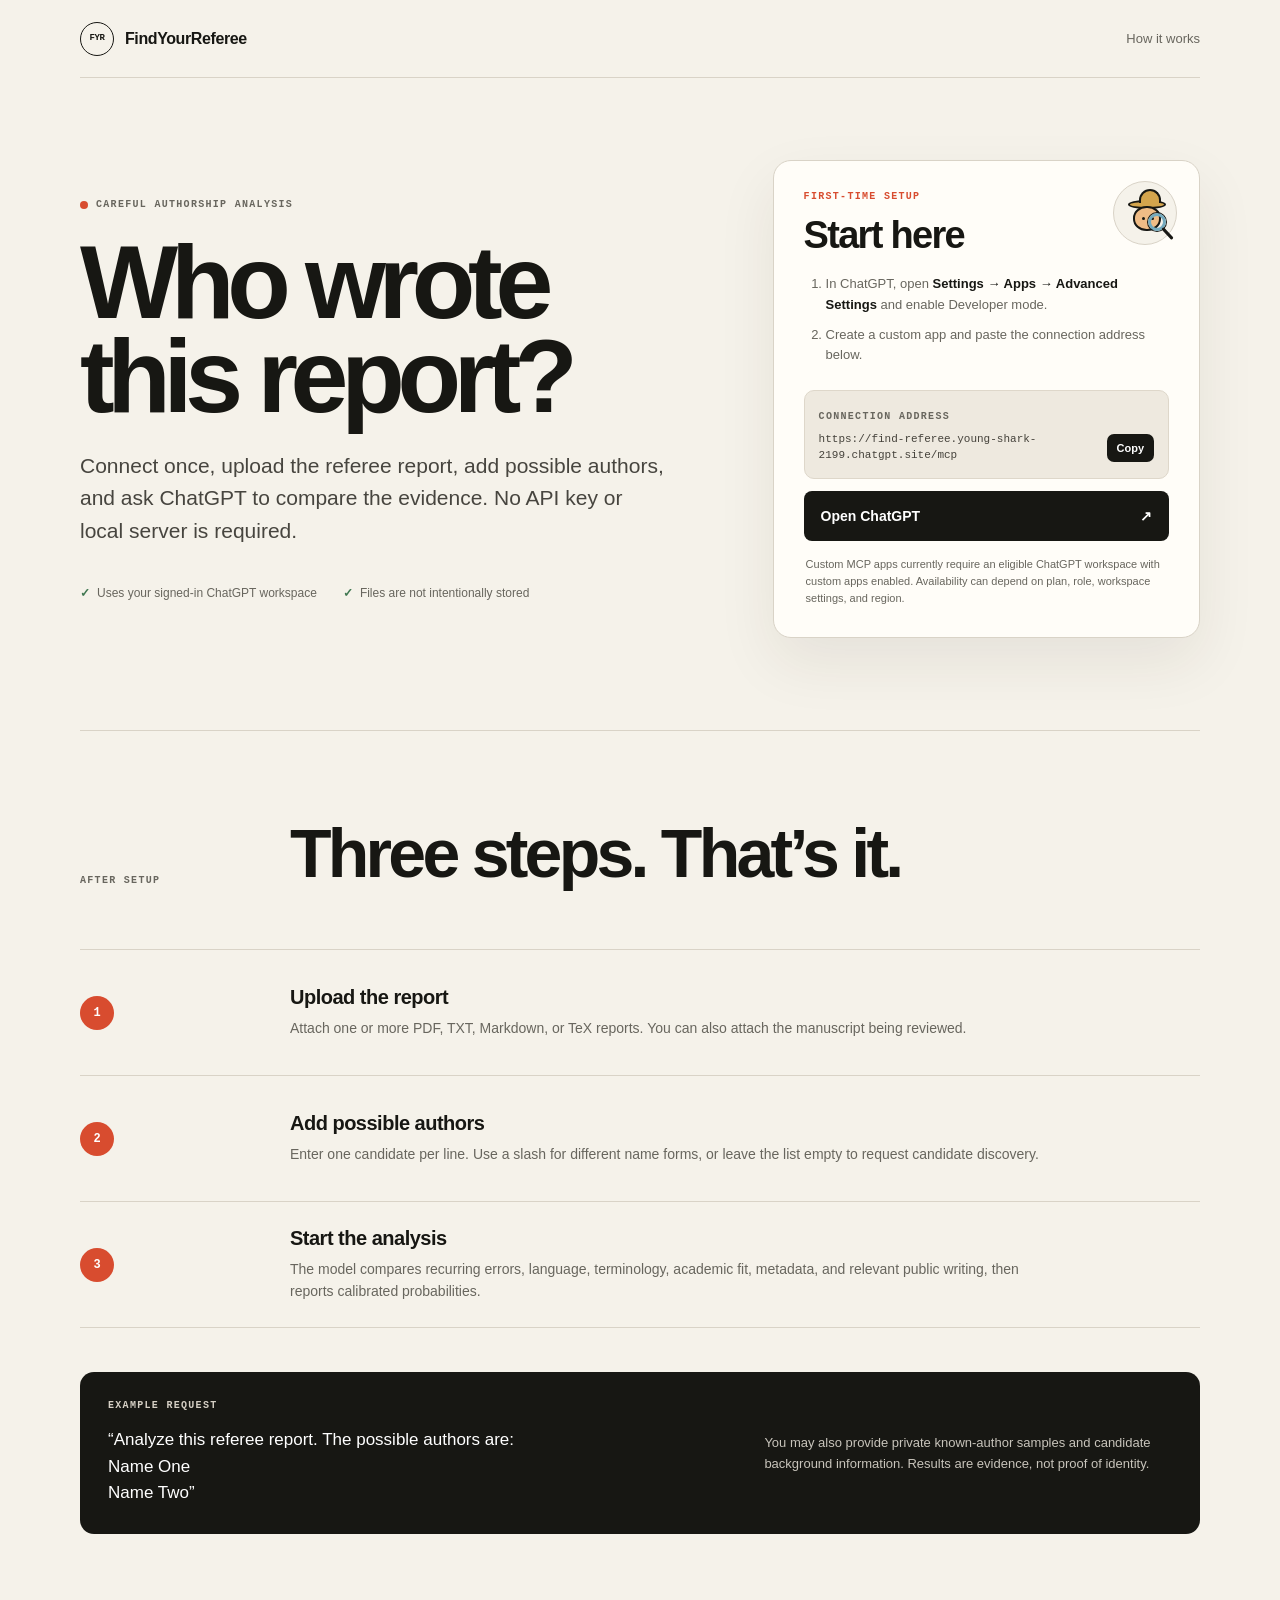
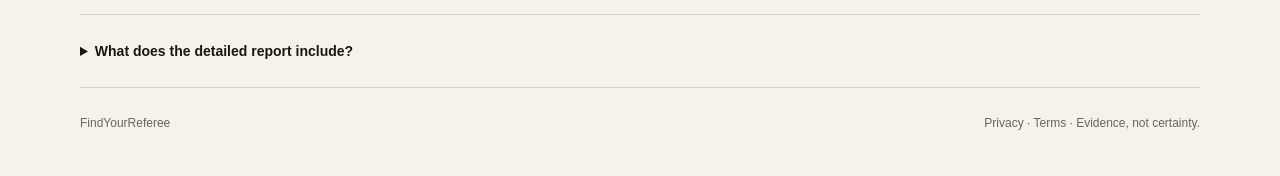
==== index.html @ 1c237bc5 "Deploy FindYourReferee site" ====
<!doctype html>
<html lang="en">
<head>
  <meta charset="utf-8">
  <meta name="viewport" content="width=device-width, initial-scale=1">
  <meta name="description" content="FindYourReferee prepares careful, evidence-based authorship analysis for referee reports in ChatGPT.">
  <meta name="theme-color" content="#f5f2ea">
  <title>FindYourReferee · Who wrote this report?</title>
  <link rel="stylesheet" href="styles.css">
</head>
<body>
  <nav class="nav shell" aria-label="Primary navigation">
    <a class="brand" href="#top" aria-label="FindYourReferee home">
      <span class="brand-mark">FYR</span>
      <span>FindYourReferee</span>
    </a>
    <a class="quiet-link" href="#how-it-works">How it works</a>
  </nav>

  <main id="top">
    <section class="hero shell">
      <div class="hero-copy">
        <p class="eyebrow"><span></span> Careful authorship analysis</p>
        <h1>Who wrote<br>this report?</h1>
        <p class="lede">Connect once, upload the referee report, add possible authors, and ask ChatGPT to compare the evidence. No API key or local server is required.</p>
        <div class="trust-row" aria-label="Service summary">
          <span>Uses your signed-in ChatGPT workspace</span>
          <span>Files are not intentionally stored</span>
        </div>
      </div>

      <aside class="start-card" aria-labelledby="start-title">
        <button class="detective" type="button" aria-label="Animate the investigator" title="Click me">
          <span class="hat"></span><span class="face"></span><span class="eye left"></span><span class="eye right"></span><span class="glass"></span>
        </button>
        <p class="card-kicker">First-time setup</p>
        <h2 id="start-title">Start here</h2>
        <ol class="compact-steps">
          <li>In ChatGPT, open <strong>Settings → Apps → Advanced Settings</strong> and enable Developer mode.</li>
          <li>Create a custom app and paste the connection address below.</li>
        </ol>
        <div class="address-box">
          <span class="address-label">Connection address</span>
          <div class="address-row">
            <code id="endpoint">https://find-referee.young-shark-2199.chatgpt.site/mcp</code>
            <button class="copy-button" type="button" data-copy="endpoint">Copy</button>
          </div>
        </div>
        <a class="primary-action" href="https://chatgpt.com" target="_blank" rel="noreferrer">Open ChatGPT <span>↗</span></a>
        <p class="microcopy">Custom MCP apps currently require an eligible ChatGPT workspace with custom apps enabled. Availability can depend on plan, role, workspace settings, and region.</p>
      </aside>
    </section>

    <section class="steps shell" id="how-it-works" aria-labelledby="steps-title">
      <div class="section-heading">
        <p class="section-label">After setup</p>
        <h2 id="steps-title">Three steps. That’s it.</h2>
      </div>
      <ol class="step-list">
        <li><span class="step-number">1</span><div><h3>Upload the report</h3><p>Attach one or more PDF, TXT, Markdown, or TeX reports. You can also attach the manuscript being reviewed.</p></div></li>
        <li><span class="step-number">2</span><div><h3>Add possible authors</h3><p>Enter one candidate per line. Use a slash for different name forms, or leave the list empty to request candidate discovery.</p></div></li>
        <li><span class="step-number">3</span><div><h3>Start the analysis</h3><p>The model compares recurring errors, language, terminology, academic fit, metadata, and relevant public writing, then reports calibrated probabilities.</p></div></li>
      </ol>

      <div class="prompt-card">
        <div>
          <p class="section-label">Example request</p>
          <p class="prompt-text">“Analyze this referee report. The possible authors are:<br>Name One<br>Name Two”</p>
        </div>
        <p>You may also provide private known-author samples and candidate background information. Results are evidence, not proof of identity.</p>
      </div>
    </section>

    <details class="more shell">
      <summary>What does the detailed report include?</summary>
      <p>Candidate probabilities in descending order, an outside-the-list probability, native-language and fluency signals, recurring spelling and grammar patterns, terminology and academic-background fit, PDF metadata, low-weight TeX habits, contrary evidence, and uncertainty.</p>
    </details>
  </main>

  <footer class="shell">
    <span>FindYourReferee</span>
    <span><a href="privacy.html">Privacy</a> · <a href="terms.html">Terms</a> · Evidence, not certainty.</span>
  </footer>
  <script src="app.js"></script>
</body>
</html>
---- styles.css ----
:root {
  --ink: #171713;
  --paper: #f5f2ea;
  --card: #fffdf8;
  --line: #d9d3c7;
  --signal: #d84c2f;
  --muted: #68665e;
  --green: #3f7750;
}

* { box-sizing: border-box; }
html { scroll-behavior: smooth; }
body { margin: 0; background: var(--paper); color: var(--ink); font-family: Inter, ui-sans-serif, -apple-system, BlinkMacSystemFont, "Segoe UI", Arial, sans-serif; }
a { color: inherit; text-decoration: none; }
button, summary { font: inherit; }
.shell { width: min(1120px, calc(100% - 48px)); margin-inline: auto; }

.nav { height: 78px; display: flex; align-items: center; justify-content: space-between; border-bottom: 1px solid var(--line); }
.brand { display: flex; align-items: center; gap: 11px; font-weight: 720; letter-spacing: -.025em; }
.brand-mark { width: 34px; height: 34px; display: grid; place-items: center; border: 1px solid var(--ink); border-radius: 50%; font: 650 9px/1 ui-monospace, SFMono-Regular, Consolas, monospace; }
.quiet-link { color: var(--muted); font-size: 13px; }
.quiet-link:hover { color: var(--ink); }

.hero { min-height: 650px; padding: 82px 0 92px; display: grid; grid-template-columns: minmax(0, 1.16fr) minmax(360px, .84fr); gap: clamp(48px, 8vw, 110px); align-items: center; border-bottom: 1px solid var(--line); }
.eyebrow, .section-label, .card-kicker, .address-label { margin: 0; color: var(--muted); text-transform: uppercase; letter-spacing: .13em; font: 650 10px/1.2 ui-monospace, SFMono-Regular, Consolas, monospace; }
.eyebrow { display: flex; align-items: center; gap: 8px; }
.eyebrow span { width: 8px; height: 8px; border-radius: 50%; background: var(--signal); }
h1 { margin: 24px 0 26px; max-width: 700px; font-size: clamp(58px, 8.3vw, 104px); line-height: .91; letter-spacing: -.07em; font-weight: 600; }
.lede { max-width: 620px; margin: 0; color: #47453f; font-size: clamp(17px, 2vw, 21px); line-height: 1.55; }
.trust-row { display: flex; flex-wrap: wrap; gap: 12px 26px; margin-top: 38px; color: var(--muted); font-size: 12px; }
.trust-row span::before { content: "✓"; color: var(--green); margin-right: 7px; font-weight: 800; }

.start-card { position: relative; padding: 30px; background: var(--card); border: 1px solid var(--line); border-radius: 18px; box-shadow: 0 24px 60px rgba(45, 38, 25, .08); }
.start-card h2 { margin: 13px 0 12px; font-size: 38px; line-height: 1; letter-spacing: -.045em; font-weight: 620; }
.card-kicker { color: var(--signal); padding-right: 74px; }
.compact-steps { margin: 20px 0 24px; padding-left: 22px; color: var(--muted); font-size: 13px; line-height: 1.6; }
.compact-steps li + li { margin-top: 9px; }
.compact-steps strong { color: var(--ink); }
.address-box { padding: 14px; background: #eee9df; border: 1px solid #ded7ca; border-radius: 10px; }
.address-row { display: grid; grid-template-columns: minmax(0, 1fr) auto; gap: 8px; align-items: center; margin-top: 9px; }
.address-row code { min-width: 0; overflow-wrap: anywhere; color: #45423b; font: 11px/1.45 ui-monospace, SFMono-Regular, Consolas, monospace; user-select: all; }
.copy-button { border: 0; border-radius: 7px; padding: 8px 10px; background: var(--ink); color: white; cursor: pointer; font-size: 11px; font-weight: 700; }
.primary-action { min-height: 50px; margin-top: 12px; padding: 0 17px; display: flex; align-items: center; justify-content: space-between; border-radius: 8px; background: var(--ink); color: white; font-size: 14px; font-weight: 650; }
.primary-action:hover { background: #2c2b26; }
.microcopy { margin: 15px 2px 0; color: var(--muted); font-size: 11px; line-height: 1.55; }

.detective { position: absolute; top: 20px; right: 22px; width: 64px; height: 64px; border: 1px solid var(--line); border-radius: 50%; background: var(--paper); cursor: pointer; transition: transform .2s ease; }
.detective:hover { transform: rotate(-3deg) scale(1.04); }
.detective.bounce { animation: bounce .62s ease; }
.detective .face { position: absolute; left: 19px; top: 24px; width: 28px; height: 25px; border: 2px solid var(--ink); border-radius: 48%; background: #efbc86; }
.detective .hat { position: absolute; left: 14px; top: 18px; width: 38px; height: 9px; border: 2px solid var(--ink); border-radius: 50%; background: #d4a54d; }
.detective .hat::after { content: ""; position: absolute; left: 9px; bottom: 4px; width: 18px; height: 12px; border: 2px solid var(--ink); border-bottom: 0; border-radius: 12px 12px 0 0; background: #d4a54d; }
.detective .eye { position: absolute; z-index: 2; top: 35px; width: 3px; height: 3px; border-radius: 50%; background: var(--ink); }
.detective .eye.left { left: 28px; }
.detective .eye.right { left: 37px; }
.detective .glass { position: absolute; z-index: 3; left: 34px; top: 31px; width: 18px; height: 18px; border: 3px solid #74aabe; border-radius: 50%; box-shadow: 0 0 0 1px var(--ink); }
.detective .glass::after { content: ""; position: absolute; width: 15px; height: 3px; right: -12px; bottom: -7px; border-radius: 2px; background: var(--ink); transform: rotate(47deg); }
@keyframes bounce { 50% { transform: translateY(-8px) rotate(-5deg); } }

.steps { padding: 88px 0 80px; border-bottom: 1px solid var(--line); }
.section-heading { display: grid; grid-template-columns: 180px 1fr; gap: 30px; align-items: end; }
.section-heading h2 { margin: 0; max-width: 650px; font-size: clamp(42px, 5.8vw, 68px); line-height: 1; letter-spacing: -.055em; font-weight: 590; }
.step-list { margin: 62px 0 0; padding: 0; list-style: none; border-top: 1px solid var(--line); }
.step-list li { min-height: 126px; display: grid; grid-template-columns: 180px 1fr; gap: 30px; align-items: center; border-bottom: 1px solid var(--line); }
.step-number { width: 34px; height: 34px; display: grid; place-items: center; border-radius: 50%; background: var(--signal); color: white; font: 650 12px/1 ui-monospace, SFMono-Regular, Consolas, monospace; }
.step-list h3 { margin: 0 0 8px; font-size: 20px; letter-spacing: -.025em; }
.step-list p { max-width: 760px; margin: 0; color: var(--muted); font-size: 14px; line-height: 1.6; }
.prompt-card { margin-top: 44px; padding: 28px; display: grid; grid-template-columns: 1.2fr .8fr; gap: 45px; background: var(--ink); color: white; border-radius: 14px; }
.prompt-card .section-label { color: #d6d0c5; }
.prompt-text { margin: 15px 0 0; font-size: 17px; line-height: 1.55; }
.prompt-card > p { margin: 0; align-self: center; color: #c8c4bb; font-size: 13px; line-height: 1.65; }
.more { padding: 28px 0; border-bottom: 1px solid var(--line); }
.more summary { cursor: pointer; font-size: 14px; font-weight: 650; }
.more p { max-width: 820px; margin: 18px 0 2px; color: var(--muted); font-size: 13px; line-height: 1.7; }
footer { padding: 28px 0 46px; display: flex; justify-content: space-between; color: var(--muted); font-size: 12px; }

.legal { max-width: 820px; padding: 70px 0 110px; }
.legal-back { display: inline-block; margin-bottom: 70px; border-bottom: 1px solid var(--ink); font-size: 13px; }
.legal h1 { margin: 22px 0 12px; font-size: clamp(52px, 8vw, 86px); line-height: .95; letter-spacing: -.055em; }
.legal-date { color: var(--muted); font: 11px/1 ui-monospace, SFMono-Regular, Consolas, monospace; }
.legal section { display: grid; grid-template-columns: 210px 1fr; gap: 34px; padding: 32px 0; border-top: 1px solid var(--line); }
.legal section:first-of-type { margin-top: 70px; }
.legal section h2 { margin: 0; font-size: 15px; line-height: 1.3; letter-spacing: -.02em; }
.legal section p { margin: 0; color: var(--muted); line-height: 1.75; }

@media (max-width: 800px) {
  .shell { width: min(100% - 30px, 1120px); }
  .hero { min-height: auto; padding: 62px 0 66px; grid-template-columns: 1fr; gap: 50px; }
  h1 { letter-spacing: -.058em; }
  .start-card { padding: 24px; }
  .section-heading, .step-list li { grid-template-columns: 1fr; }
  .section-heading { gap: 14px; }
  .step-list li { min-height: auto; padding: 25px 0; gap: 15px; }
  .prompt-card { grid-template-columns: 1fr; gap: 28px; }
  footer { gap: 16px; flex-direction: column; }
  .legal section { grid-template-columns: 1fr; gap: 10px; }
}

@media (prefers-reduced-motion: reduce) {
  html { scroll-behavior: auto; }
  .detective.bounce { animation: none; }
}
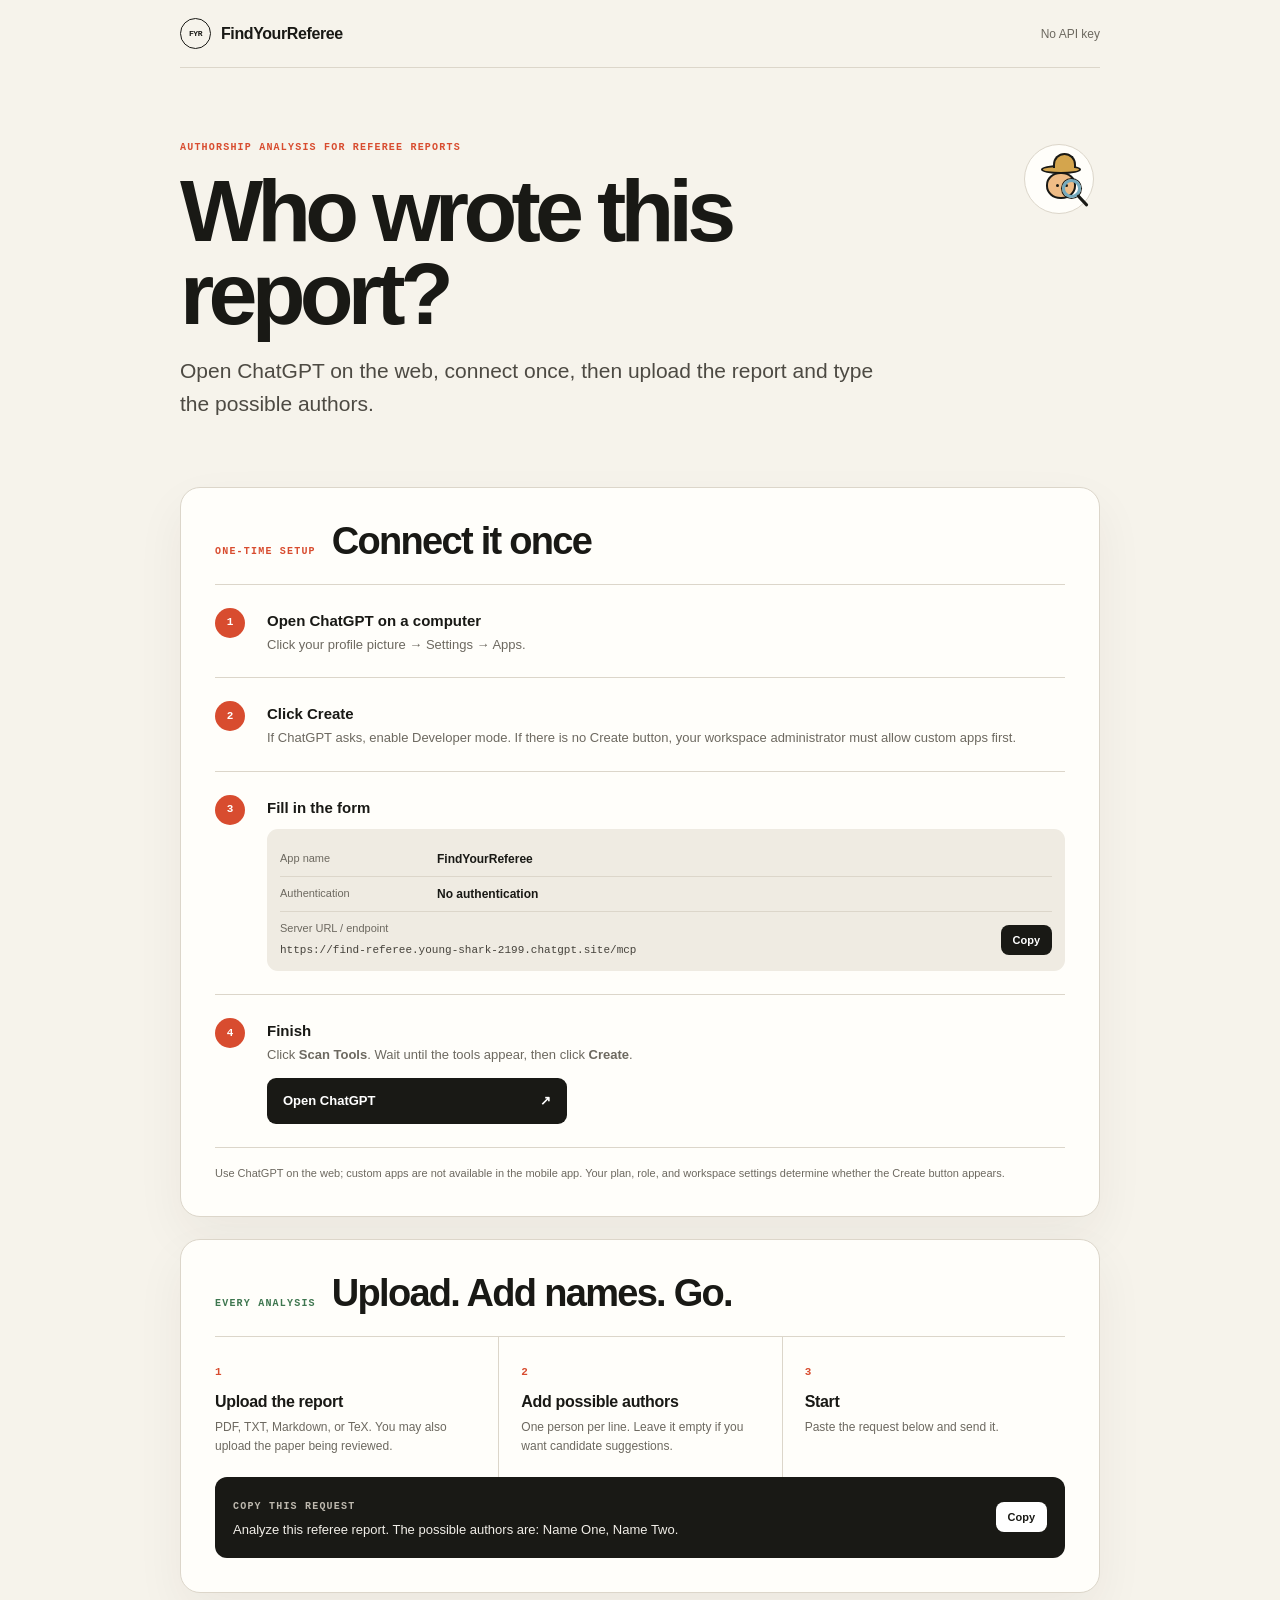
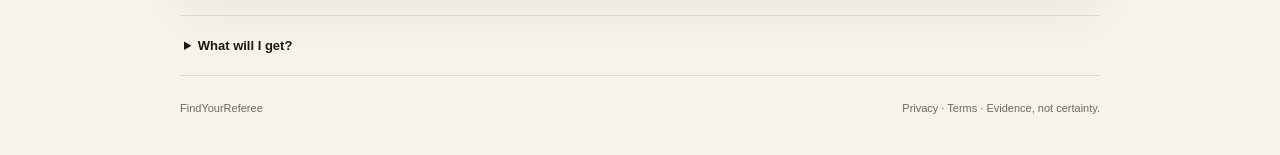
==== commit eae55038: "Simplify FindYourReferee onboarding" ====
--- a/index.html
+++ b/index.html
@@ -3,77 +3,96 @@
 <head>
   <meta charset="utf-8">
   <meta name="viewport" content="width=device-width, initial-scale=1">
-  <meta name="description" content="FindYourReferee prepares careful, evidence-based authorship analysis for referee reports in ChatGPT.">
-  <meta name="theme-color" content="#f5f2ea">
+  <meta name="description" content="Upload a referee report, add possible authors, and let ChatGPT compare the evidence.">
+  <meta name="theme-color" content="#f6f3eb">
   <title>FindYourReferee · Who wrote this report?</title>
   <link rel="stylesheet" href="styles.css">
 </head>
 <body>
-  <nav class="nav shell" aria-label="Primary navigation">
-    <a class="brand" href="#top" aria-label="FindYourReferee home">
-      <span class="brand-mark">FYR</span>
-      <span>FindYourReferee</span>
-    </a>
-    <a class="quiet-link" href="#how-it-works">How it works</a>
+  <nav class="nav shell">
+    <a class="brand" href="#top"><span class="brand-mark">FYR</span>FindYourReferee</a>
+    <span class="nav-note">No API key</span>
   </nav>
 
-  <main id="top">
-    <section class="hero shell">
-      <div class="hero-copy">
-        <p class="eyebrow"><span></span> Careful authorship analysis</p>
-        <h1>Who wrote<br>this report?</h1>
-        <p class="lede">Connect once, upload the referee report, add possible authors, and ask ChatGPT to compare the evidence. No API key or local server is required.</p>
-        <div class="trust-row" aria-label="Service summary">
-          <span>Uses your signed-in ChatGPT workspace</span>
-          <span>Files are not intentionally stored</span>
-        </div>
+  <main class="shell" id="top">
+    <header class="hero">
+      <button class="detective" type="button" aria-label="Animate the investigator" title="Click me">
+        <span class="hat"></span><span class="face"></span><span class="eye left"></span><span class="eye right"></span><span class="glass"></span>
+      </button>
+      <p class="eyebrow">Authorship analysis for referee reports</p>
+      <h1>Who wrote this report?</h1>
+      <p class="lede">Open ChatGPT on the web, connect once, then upload the report and type the possible authors.</p>
+    </header>
+
+    <section class="setup-card" aria-labelledby="setup-title">
+      <div class="card-heading">
+        <span class="pill">One-time setup</span>
+        <h2 id="setup-title">Connect it once</h2>
       </div>
 
-      <aside class="start-card" aria-labelledby="start-title">
-        <button class="detective" type="button" aria-label="Animate the investigator" title="Click me">
-          <span class="hat"></span><span class="face"></span><span class="eye left"></span><span class="eye right"></span><span class="glass"></span>
-        </button>
-        <p class="card-kicker">First-time setup</p>
-        <h2 id="start-title">Start here</h2>
-        <ol class="compact-steps">
-          <li>In ChatGPT, open <strong>Settings → Apps → Advanced Settings</strong> and enable Developer mode.</li>
-          <li>Create a custom app and paste the connection address below.</li>
-        </ol>
-        <div class="address-box">
-          <span class="address-label">Connection address</span>
-          <div class="address-row">
-            <code id="endpoint">https://find-referee.young-shark-2199.chatgpt.site/mcp</code>
-            <button class="copy-button" type="button" data-copy="endpoint">Copy</button>
+      <ol class="setup-list">
+        <li>
+          <span class="number">1</span>
+          <div><strong>Open ChatGPT on a computer</strong><p>Click your profile picture → Settings → Apps.</p></div>
+        </li>
+        <li>
+          <span class="number">2</span>
+          <div class="step-body">
+            <strong>Click Create</strong>
+            <p>If ChatGPT asks, enable Developer mode. If there is no Create button, your workspace administrator must allow custom apps first.</p>
           </div>
-        </div>
-        <a class="primary-action" href="https://chatgpt.com" target="_blank" rel="noreferrer">Open ChatGPT <span>↗</span></a>
-        <p class="microcopy">Custom MCP apps currently require an eligible ChatGPT workspace with custom apps enabled. Availability can depend on plan, role, workspace settings, and region.</p>
-      </aside>
+        </li>
+        <li>
+          <span class="number">3</span>
+          <div class="step-body">
+            <strong>Fill in the form</strong>
+            <div class="form-guide">
+              <p><span>App name</span><b>FindYourReferee</b></p>
+              <p><span>Authentication</span><b>No authentication</b></p>
+              <div class="copy-box">
+                <div><span>Server URL / endpoint</span><code id="endpoint">https://find-referee.young-shark-2199.chatgpt.site/mcp</code></div>
+                <button class="copy-button" type="button" data-copy="endpoint">Copy</button>
+              </div>
+            </div>
+          </div>
+        </li>
+        <li>
+          <span class="number">4</span>
+          <div class="step-body">
+            <strong>Finish</strong>
+            <p>Click <b>Scan Tools</b>. Wait until the tools appear, then click <b>Create</b>.</p>
+            <a class="primary-button" href="https://chatgpt.com" target="_blank" rel="noreferrer">Open ChatGPT <span>↗</span></a>
+          </div>
+        </li>
+      </ol>
+
+      <p class="plan-note">Use ChatGPT on the web; custom apps are not available in the mobile app. Your plan, role, and workspace settings determine whether the Create button appears.</p>
     </section>
 
-    <section class="steps shell" id="how-it-works" aria-labelledby="steps-title">
-      <div class="section-heading">
-        <p class="section-label">After setup</p>
-        <h2 id="steps-title">Three steps. That’s it.</h2>
+    <section class="use-card" aria-labelledby="use-title">
+      <div class="card-heading">
+        <span class="pill green">Every analysis</span>
+        <h2 id="use-title">Upload. Add names. Go.</h2>
       </div>
-      <ol class="step-list">
-        <li><span class="step-number">1</span><div><h3>Upload the report</h3><p>Attach one or more PDF, TXT, Markdown, or TeX reports. You can also attach the manuscript being reviewed.</p></div></li>
-        <li><span class="step-number">2</span><div><h3>Add possible authors</h3><p>Enter one candidate per line. Use a slash for different name forms, or leave the list empty to request candidate discovery.</p></div></li>
-        <li><span class="step-number">3</span><div><h3>Start the analysis</h3><p>The model compares recurring errors, language, terminology, academic fit, metadata, and relevant public writing, then reports calibrated probabilities.</p></div></li>
-      </ol>
 
-      <div class="prompt-card">
+      <div class="use-grid">
+        <article><span>1</span><h3>Upload the report</h3><p>PDF, TXT, Markdown, or TeX. You may also upload the paper being reviewed.</p></article>
+        <article><span>2</span><h3>Add possible authors</h3><p>One person per line. Leave it empty if you want candidate suggestions.</p></article>
+        <article><span>3</span><h3>Start</h3><p>Paste the request below and send it.</p></article>
+      </div>
+
+      <div class="prompt-box">
         <div>
-          <p class="section-label">Example request</p>
-          <p class="prompt-text">“Analyze this referee report. The possible authors are:<br>Name One<br>Name Two”</p>
+          <span class="prompt-label">Copy this request</span>
+          <p id="prompt">Analyze this referee report. The possible authors are: Name One, Name Two.</p>
         </div>
-        <p>You may also provide private known-author samples and candidate background information. Results are evidence, not proof of identity.</p>
+        <button class="copy-button light" type="button" data-copy="prompt">Copy</button>
       </div>
     </section>
 
-    <details class="more shell">
-      <summary>What does the detailed report include?</summary>
-      <p>Candidate probabilities in descending order, an outside-the-list probability, native-language and fluency signals, recurring spelling and grammar patterns, terminology and academic-background fit, PDF metadata, low-weight TeX habits, contrary evidence, and uncertainty.</p>
+    <details class="more">
+      <summary>What will I get?</summary>
+      <p>A ranked probability chart, an outside-the-list probability, and a detailed evidence report covering language, recurring errors, terminology, academic fit, metadata, public writing, and uncertainty.</p>
     </details>
   </main>
 
--- a/styles.css
+++ b/styles.css
@@ -1,81 +1,89 @@
 :root {
-  --ink: #171713;
-  --paper: #f5f2ea;
-  --card: #fffdf8;
-  --line: #d9d3c7;
-  --signal: #d84c2f;
-  --muted: #68665e;
+  --ink: #191915;
+  --paper: #f6f3eb;
+  --card: #fffefa;
+  --line: #dcd6ca;
+  --muted: #6d6960;
+  --red: #d84c2f;
   --green: #3f7750;
 }
 
 * { box-sizing: border-box; }
 html { scroll-behavior: smooth; }
-body { margin: 0; background: var(--paper); color: var(--ink); font-family: Inter, ui-sans-serif, -apple-system, BlinkMacSystemFont, "Segoe UI", Arial, sans-serif; }
+body { margin: 0; color: var(--ink); background: var(--paper); font-family: Inter, ui-sans-serif, -apple-system, BlinkMacSystemFont, "Segoe UI", Arial, sans-serif; }
 a { color: inherit; text-decoration: none; }
 button, summary { font: inherit; }
-.shell { width: min(1120px, calc(100% - 48px)); margin-inline: auto; }
+.shell { width: min(920px, calc(100% - 36px)); margin-inline: auto; }
 
-.nav { height: 78px; display: flex; align-items: center; justify-content: space-between; border-bottom: 1px solid var(--line); }
-.brand { display: flex; align-items: center; gap: 11px; font-weight: 720; letter-spacing: -.025em; }
-.brand-mark { width: 34px; height: 34px; display: grid; place-items: center; border: 1px solid var(--ink); border-radius: 50%; font: 650 9px/1 ui-monospace, SFMono-Regular, Consolas, monospace; }
-.quiet-link { color: var(--muted); font-size: 13px; }
-.quiet-link:hover { color: var(--ink); }
+.nav { height: 68px; display: flex; align-items: center; justify-content: space-between; border-bottom: 1px solid var(--line); }
+.brand { display: flex; align-items: center; gap: 10px; font-weight: 750; letter-spacing: -.025em; }
+.brand-mark { width: 31px; height: 31px; display: grid; place-items: center; border: 1px solid var(--ink); border-radius: 50%; font: 700 8px/1 ui-monospace, SFMono-Regular, Consolas, monospace; }
+.nav-note { color: var(--muted); font-size: 12px; }
 
-.hero { min-height: 650px; padding: 82px 0 92px; display: grid; grid-template-columns: minmax(0, 1.16fr) minmax(360px, .84fr); gap: clamp(48px, 8vw, 110px); align-items: center; border-bottom: 1px solid var(--line); }
-.eyebrow, .section-label, .card-kicker, .address-label { margin: 0; color: var(--muted); text-transform: uppercase; letter-spacing: .13em; font: 650 10px/1.2 ui-monospace, SFMono-Regular, Consolas, monospace; }
-.eyebrow { display: flex; align-items: center; gap: 8px; }
-.eyebrow span { width: 8px; height: 8px; border-radius: 50%; background: var(--signal); }
-h1 { margin: 24px 0 26px; max-width: 700px; font-size: clamp(58px, 8.3vw, 104px); line-height: .91; letter-spacing: -.07em; font-weight: 600; }
-.lede { max-width: 620px; margin: 0; color: #47453f; font-size: clamp(17px, 2vw, 21px); line-height: 1.55; }
-.trust-row { display: flex; flex-wrap: wrap; gap: 12px 26px; margin-top: 38px; color: var(--muted); font-size: 12px; }
-.trust-row span::before { content: "✓"; color: var(--green); margin-right: 7px; font-weight: 800; }
+.hero { position: relative; padding: 74px 92px 48px 0; }
+.eyebrow, .pill, .prompt-label { margin: 0; color: var(--red); text-transform: uppercase; letter-spacing: .12em; font: 700 10px/1.2 ui-monospace, SFMono-Regular, Consolas, monospace; }
+h1 { max-width: 760px; margin: 16px 0 20px; font-size: clamp(54px, 9vw, 88px); line-height: .94; letter-spacing: -.065em; font-weight: 620; }
+.lede { max-width: 700px; margin: 0; color: #4d4a43; font-size: clamp(17px, 2.3vw, 21px); line-height: 1.55; }
 
-.start-card { position: relative; padding: 30px; background: var(--card); border: 1px solid var(--line); border-radius: 18px; box-shadow: 0 24px 60px rgba(45, 38, 25, .08); }
-.start-card h2 { margin: 13px 0 12px; font-size: 38px; line-height: 1; letter-spacing: -.045em; font-weight: 620; }
-.card-kicker { color: var(--signal); padding-right: 74px; }
-.compact-steps { margin: 20px 0 24px; padding-left: 22px; color: var(--muted); font-size: 13px; line-height: 1.6; }
-.compact-steps li + li { margin-top: 9px; }
-.compact-steps strong { color: var(--ink); }
-.address-box { padding: 14px; background: #eee9df; border: 1px solid #ded7ca; border-radius: 10px; }
-.address-row { display: grid; grid-template-columns: minmax(0, 1fr) auto; gap: 8px; align-items: center; margin-top: 9px; }
-.address-row code { min-width: 0; overflow-wrap: anywhere; color: #45423b; font: 11px/1.45 ui-monospace, SFMono-Regular, Consolas, monospace; user-select: all; }
-.copy-button { border: 0; border-radius: 7px; padding: 8px 10px; background: var(--ink); color: white; cursor: pointer; font-size: 11px; font-weight: 700; }
-.primary-action { min-height: 50px; margin-top: 12px; padding: 0 17px; display: flex; align-items: center; justify-content: space-between; border-radius: 8px; background: var(--ink); color: white; font-size: 14px; font-weight: 650; }
-.primary-action:hover { background: #2c2b26; }
-.microcopy { margin: 15px 2px 0; color: var(--muted); font-size: 11px; line-height: 1.55; }
-
-.detective { position: absolute; top: 20px; right: 22px; width: 64px; height: 64px; border: 1px solid var(--line); border-radius: 50%; background: var(--paper); cursor: pointer; transition: transform .2s ease; }
+.detective { position: absolute; top: 76px; right: 6px; width: 70px; height: 70px; border: 1px solid var(--line); border-radius: 50%; background: var(--card); cursor: pointer; transition: transform .2s ease; }
 .detective:hover { transform: rotate(-3deg) scale(1.04); }
 .detective.bounce { animation: bounce .62s ease; }
-.detective .face { position: absolute; left: 19px; top: 24px; width: 28px; height: 25px; border: 2px solid var(--ink); border-radius: 48%; background: #efbc86; }
-.detective .hat { position: absolute; left: 14px; top: 18px; width: 38px; height: 9px; border: 2px solid var(--ink); border-radius: 50%; background: #d4a54d; }
-.detective .hat::after { content: ""; position: absolute; left: 9px; bottom: 4px; width: 18px; height: 12px; border: 2px solid var(--ink); border-bottom: 0; border-radius: 12px 12px 0 0; background: #d4a54d; }
-.detective .eye { position: absolute; z-index: 2; top: 35px; width: 3px; height: 3px; border-radius: 50%; background: var(--ink); }
-.detective .eye.left { left: 28px; }
-.detective .eye.right { left: 37px; }
-.detective .glass { position: absolute; z-index: 3; left: 34px; top: 31px; width: 18px; height: 18px; border: 3px solid #74aabe; border-radius: 50%; box-shadow: 0 0 0 1px var(--ink); }
+.detective .face { position: absolute; left: 21px; top: 27px; width: 30px; height: 27px; border: 2px solid var(--ink); border-radius: 48%; background: #efbc86; }
+.detective .hat { position: absolute; left: 16px; top: 20px; width: 40px; height: 9px; border: 2px solid var(--ink); border-radius: 50%; background: #d4a54d; }
+.detective .hat::after { content: ""; position: absolute; left: 10px; bottom: 4px; width: 19px; height: 13px; border: 2px solid var(--ink); border-bottom: 0; border-radius: 12px 12px 0 0; background: #d4a54d; }
+.detective .eye { position: absolute; z-index: 2; top: 39px; width: 3px; height: 3px; border-radius: 50%; background: var(--ink); }
+.detective .eye.left { left: 31px; }
+.detective .eye.right { left: 40px; }
+.detective .glass { position: absolute; z-index: 3; left: 37px; top: 34px; width: 19px; height: 19px; border: 3px solid #74aabe; border-radius: 50%; box-shadow: 0 0 0 1px var(--ink); }
 .detective .glass::after { content: ""; position: absolute; width: 15px; height: 3px; right: -12px; bottom: -7px; border-radius: 2px; background: var(--ink); transform: rotate(47deg); }
 @keyframes bounce { 50% { transform: translateY(-8px) rotate(-5deg); } }
 
-.steps { padding: 88px 0 80px; border-bottom: 1px solid var(--line); }
-.section-heading { display: grid; grid-template-columns: 180px 1fr; gap: 30px; align-items: end; }
-.section-heading h2 { margin: 0; max-width: 650px; font-size: clamp(42px, 5.8vw, 68px); line-height: 1; letter-spacing: -.055em; font-weight: 590; }
-.step-list { margin: 62px 0 0; padding: 0; list-style: none; border-top: 1px solid var(--line); }
-.step-list li { min-height: 126px; display: grid; grid-template-columns: 180px 1fr; gap: 30px; align-items: center; border-bottom: 1px solid var(--line); }
-.step-number { width: 34px; height: 34px; display: grid; place-items: center; border-radius: 50%; background: var(--signal); color: white; font: 650 12px/1 ui-monospace, SFMono-Regular, Consolas, monospace; }
-.step-list h3 { margin: 0 0 8px; font-size: 20px; letter-spacing: -.025em; }
-.step-list p { max-width: 760px; margin: 0; color: var(--muted); font-size: 14px; line-height: 1.6; }
-.prompt-card { margin-top: 44px; padding: 28px; display: grid; grid-template-columns: 1.2fr .8fr; gap: 45px; background: var(--ink); color: white; border-radius: 14px; }
-.prompt-card .section-label { color: #d6d0c5; }
-.prompt-text { margin: 15px 0 0; font-size: 17px; line-height: 1.55; }
-.prompt-card > p { margin: 0; align-self: center; color: #c8c4bb; font-size: 13px; line-height: 1.65; }
-.more { padding: 28px 0; border-bottom: 1px solid var(--line); }
-.more summary { cursor: pointer; font-size: 14px; font-weight: 650; }
-.more p { max-width: 820px; margin: 18px 0 2px; color: var(--muted); font-size: 13px; line-height: 1.7; }
-footer { padding: 28px 0 46px; display: flex; justify-content: space-between; color: var(--muted); font-size: 12px; }
+.setup-card, .use-card { margin-top: 18px; padding: 34px; border: 1px solid var(--line); border-radius: 20px; background: var(--card); box-shadow: 0 20px 50px rgba(47, 40, 28, .055); }
+.card-heading { display: flex; align-items: baseline; gap: 16px; padding-bottom: 24px; border-bottom: 1px solid var(--line); }
+.card-heading h2 { margin: 0; font-size: clamp(26px, 4vw, 38px); line-height: 1; letter-spacing: -.045em; font-weight: 650; }
+.pill { display: inline-block; color: var(--red); }
+.pill.green { color: var(--green); }
+
+.setup-list { margin: 0; padding: 0; list-style: none; }
+.setup-list li { display: grid; grid-template-columns: 38px 1fr; gap: 14px; padding: 23px 0; border-bottom: 1px solid var(--line); }
+.number { width: 30px; height: 30px; display: grid; place-items: center; border-radius: 50%; background: var(--red); color: white; font: 750 11px/1 ui-monospace, SFMono-Regular, Consolas, monospace; }
+.setup-list strong { display: block; padding-top: 4px; font-size: 15px; }
+.setup-list p { margin: 6px 0 0; color: var(--muted); font-size: 13px; line-height: 1.5; }
+.step-body { min-width: 0; }
+.form-guide { margin-top: 13px; padding: 13px; border-radius: 11px; background: #efebe2; }
+.form-guide > p { margin: 0; padding: 8px 0; display: grid; grid-template-columns: 145px 1fr; gap: 12px; border-bottom: 1px solid var(--line); }
+.form-guide span { color: var(--muted); font-size: 11px; }
+.form-guide b { color: var(--ink); font-size: 12px; }
+.copy-box { margin-top: 13px; padding: 10px 10px 10px 13px; display: grid; grid-template-columns: minmax(0, 1fr) auto; gap: 10px; align-items: center; border-radius: 10px; background: #efebe2; }
+.form-guide .copy-box { margin-top: 0; padding: 10px 0 0; border-radius: 0; }
+.form-guide .copy-box div { min-width: 0; }
+.form-guide .copy-box div > span { display: block; margin-bottom: 5px; }
+.copy-box code { min-width: 0; overflow-wrap: anywhere; color: #45423b; font: 11px/1.45 ui-monospace, SFMono-Regular, Consolas, monospace; user-select: all; }
+.copy-button { border: 0; border-radius: 8px; padding: 9px 12px; background: var(--ink); color: white; cursor: pointer; font-size: 11px; font-weight: 750; }
+.copy-button:hover { background: #33322c; }
+.primary-button { min-height: 46px; max-width: 300px; margin-top: 13px; padding: 0 16px; display: flex; align-items: center; justify-content: space-between; border-radius: 9px; background: var(--ink); color: white; font-size: 13px; font-weight: 700; }
+.primary-button:hover { background: #33322c; }
+.plan-note { margin: 17px 0 0; color: var(--muted); font-size: 11px; line-height: 1.55; }
+
+.use-card { margin-top: 22px; }
+.use-grid { display: grid; grid-template-columns: repeat(3, 1fr); gap: 0; }
+.use-grid article { padding: 24px 22px 22px 0; }
+.use-grid article + article { padding-left: 22px; border-left: 1px solid var(--line); }
+.use-grid article > span { color: var(--red); font: 750 11px/1 ui-monospace, SFMono-Regular, Consolas, monospace; }
+.use-grid h3 { margin: 14px 0 7px; font-size: 16px; letter-spacing: -.02em; }
+.use-grid p { margin: 0; color: var(--muted); font-size: 12px; line-height: 1.55; }
+.prompt-box { padding: 18px; display: grid; grid-template-columns: minmax(0, 1fr) auto; gap: 18px; align-items: center; border-radius: 12px; background: var(--ink); color: white; }
+.prompt-label { color: #beb9af; }
+.prompt-box p { margin: 7px 0 0; color: #f1eee8; font-size: 13px; line-height: 1.5; }
+.copy-button.light { background: white; color: var(--ink); }
+.more { margin-top: 22px; padding: 22px 4px; border-top: 1px solid var(--line); border-bottom: 1px solid var(--line); }
+.more summary { cursor: pointer; font-size: 13px; font-weight: 700; }
+.more p { max-width: 760px; margin: 15px 0 0; color: var(--muted); font-size: 12px; line-height: 1.65; }
+footer { padding: 26px 0 42px; display: flex; justify-content: space-between; gap: 18px; color: var(--muted); font-size: 11px; }
 
 .legal { max-width: 820px; padding: 70px 0 110px; }
 .legal-back { display: inline-block; margin-bottom: 70px; border-bottom: 1px solid var(--ink); font-size: 13px; }
+.legal .section-label { margin: 0; color: var(--red); text-transform: uppercase; letter-spacing: .12em; font: 700 10px/1.2 ui-monospace, SFMono-Regular, Consolas, monospace; }
 .legal h1 { margin: 22px 0 12px; font-size: clamp(52px, 8vw, 86px); line-height: .95; letter-spacing: -.055em; }
 .legal-date { color: var(--muted); font: 11px/1 ui-monospace, SFMono-Regular, Consolas, monospace; }
 .legal section { display: grid; grid-template-columns: 210px 1fr; gap: 34px; padding: 32px 0; border-top: 1px solid var(--line); }
@@ -83,16 +91,21 @@
 .legal section h2 { margin: 0; font-size: 15px; line-height: 1.3; letter-spacing: -.02em; }
 .legal section p { margin: 0; color: var(--muted); line-height: 1.75; }
 
-@media (max-width: 800px) {
-  .shell { width: min(100% - 30px, 1120px); }
-  .hero { min-height: auto; padding: 62px 0 66px; grid-template-columns: 1fr; gap: 50px; }
-  h1 { letter-spacing: -.058em; }
-  .start-card { padding: 24px; }
-  .section-heading, .step-list li { grid-template-columns: 1fr; }
-  .section-heading { gap: 14px; }
-  .step-list li { min-height: auto; padding: 25px 0; gap: 15px; }
-  .prompt-card { grid-template-columns: 1fr; gap: 28px; }
-  footer { gap: 16px; flex-direction: column; }
+@media (max-width: 680px) {
+  .shell { width: min(100% - 24px, 920px); }
+  .hero { padding: 54px 0 36px; }
+  .detective { position: relative; top: auto; right: auto; float: right; margin: -2px 0 8px 16px; width: 62px; height: 62px; transform: scale(.9); }
+  h1 { clear: both; }
+  .setup-card, .use-card { padding: 24px 18px; border-radius: 15px; }
+  .card-heading { display: block; }
+  .card-heading h2 { margin-top: 9px; }
+  .use-grid { grid-template-columns: 1fr; }
+  .use-grid article { padding: 20px 0; }
+  .use-grid article + article { padding-left: 0; border-left: 0; border-top: 1px solid var(--line); }
+  .prompt-box { grid-template-columns: 1fr; }
+  .form-guide > p { grid-template-columns: 1fr; gap: 4px; }
+  .copy-button.light { justify-self: start; }
+  footer { flex-direction: column; }
   .legal section { grid-template-columns: 1fr; gap: 10px; }
 }
 
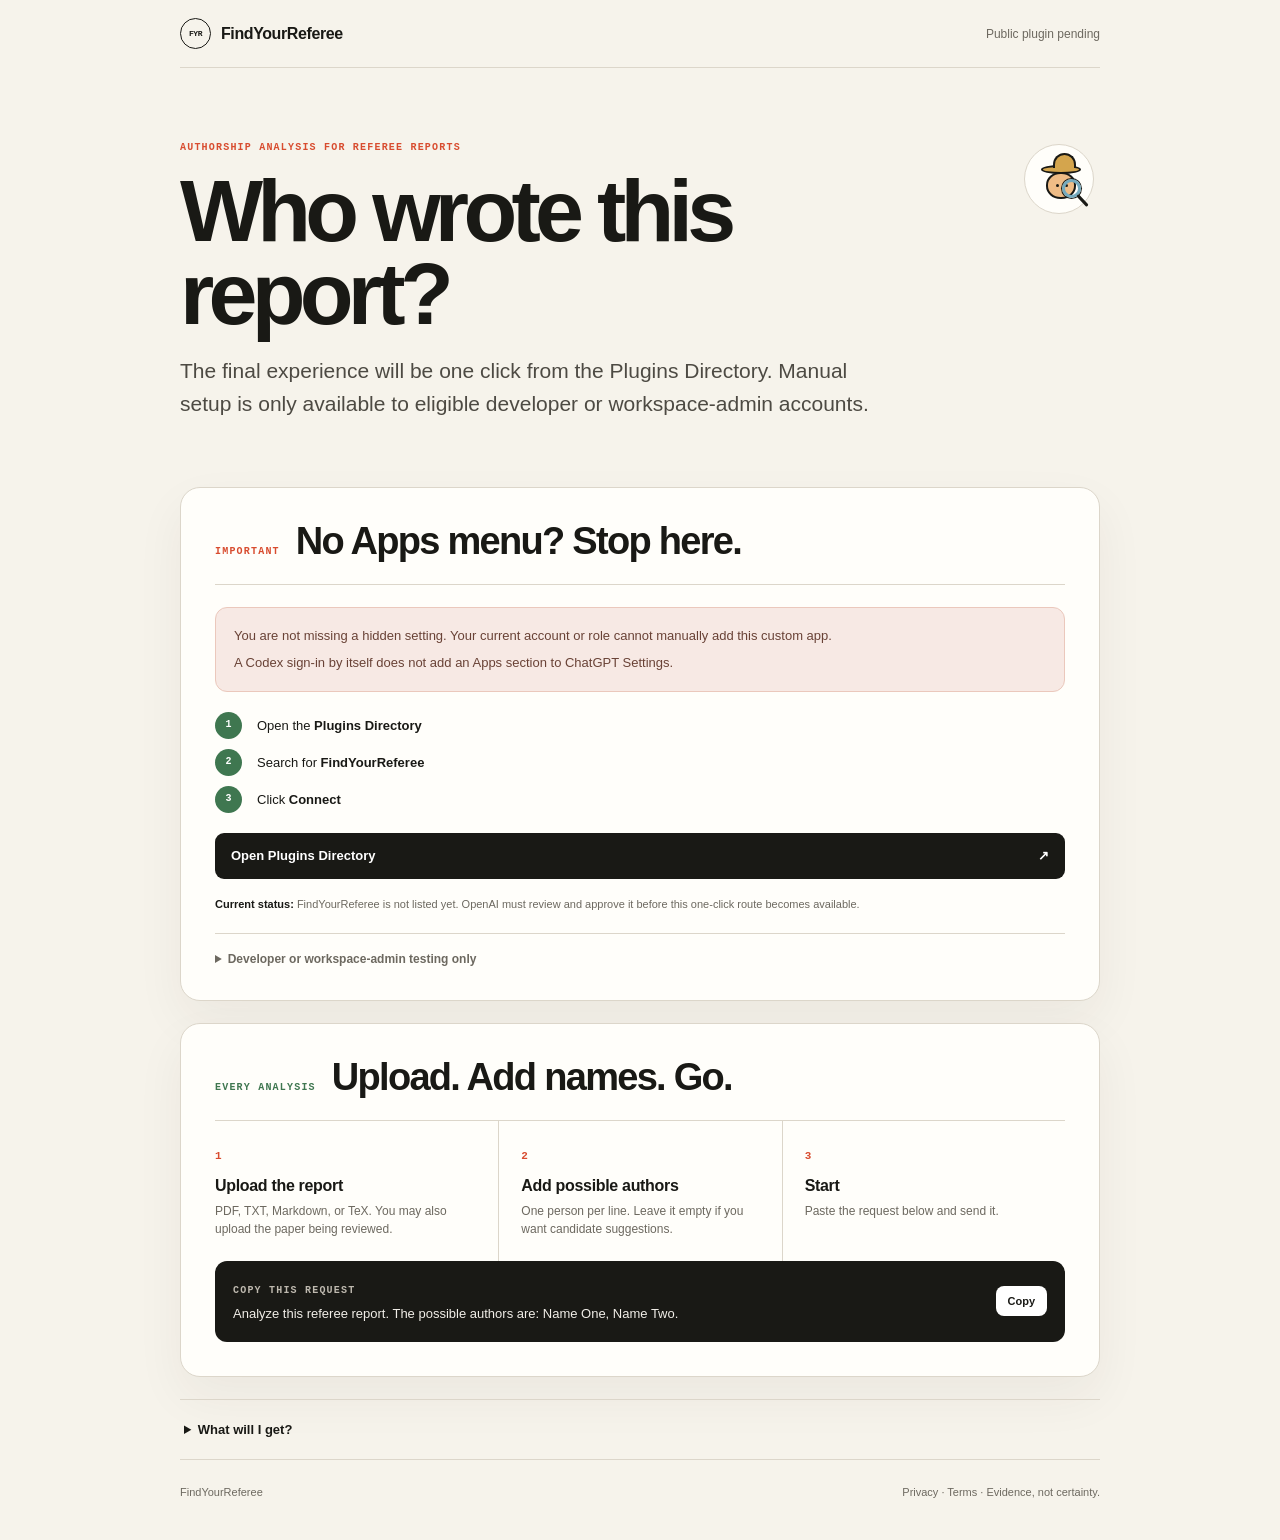
==== commit 41a0fd4c: "Clarify plugin availability and access" ====
--- a/index.html
+++ b/index.html
@@ -11,7 +11,7 @@
 <body>
   <nav class="nav shell">
     <a class="brand" href="#top"><span class="brand-mark">FYR</span>FindYourReferee</a>
-    <span class="nav-note">No API key</span>
+    <span class="nav-note">Public plugin pending</span>
   </nav>
 
   <main class="shell" id="top">
@@ -21,52 +21,40 @@
       </button>
       <p class="eyebrow">Authorship analysis for referee reports</p>
       <h1>Who wrote this report?</h1>
-      <p class="lede">Open ChatGPT on the web, connect once, then upload the report and type the possible authors.</p>
+      <p class="lede">The final experience will be one click from the Plugins Directory. Manual setup is only available to eligible developer or workspace-admin accounts.</p>
     </header>
 
-    <section class="setup-card" aria-labelledby="setup-title">
+    <section class="setup-card status-card" aria-labelledby="setup-title">
       <div class="card-heading">
-        <span class="pill">One-time setup</span>
-        <h2 id="setup-title">Connect it once</h2>
+        <span class="pill">Important</span>
+        <h2 id="setup-title">No Apps menu? Stop here.</h2>
       </div>
 
-      <ol class="setup-list">
-        <li>
-          <span class="number">1</span>
-          <div><strong>Open ChatGPT on a computer</strong><p>Click your profile picture → Settings → Apps.</p></div>
-        </li>
-        <li>
-          <span class="number">2</span>
-          <div class="step-body">
-            <strong>Click Create</strong>
-            <p>If ChatGPT asks, enable Developer mode. If there is no Create button, your workspace administrator must allow custom apps first.</p>
+      <div class="status-message">
+        <p>You are not missing a hidden setting. Your current account or role cannot manually add this custom app.</p>
+        <p>A Codex sign-in by itself does not add an Apps section to ChatGPT Settings.</p>
+      </div>
+
+      <div class="directory-flow">
+        <span>1</span><p>Open the <strong>Plugins Directory</strong></p>
+        <span>2</span><p>Search for <strong>FindYourReferee</strong></p>
+        <span>3</span><p>Click <strong>Connect</strong></p>
+      </div>
+
+      <a class="primary-button wide" href="https://chatgpt.com/plugins" target="_blank" rel="noreferrer">Open Plugins Directory <span>↗</span></a>
+      <p class="plan-note"><strong>Current status:</strong> FindYourReferee is not listed yet. OpenAI must review and approve it before this one-click route becomes available.</p>
+
+      <details class="manual">
+        <summary>Developer or workspace-admin testing only</summary>
+        <div class="manual-body">
+          <p>If your ChatGPT account does show <strong>Settings → Apps → Create</strong>, create an app named FindYourReferee, choose no authentication, and paste this endpoint:</p>
+          <div class="copy-box">
+            <code id="endpoint">https://find-referee.young-shark-2199.chatgpt.site/mcp</code>
+            <button class="copy-button" type="button" data-copy="endpoint">Copy</button>
           </div>
-        </li>
-        <li>
-          <span class="number">3</span>
-          <div class="step-body">
-            <strong>Fill in the form</strong>
-            <div class="form-guide">
-              <p><span>App name</span><b>FindYourReferee</b></p>
-              <p><span>Authentication</span><b>No authentication</b></p>
-              <div class="copy-box">
-                <div><span>Server URL / endpoint</span><code id="endpoint">https://find-referee.young-shark-2199.chatgpt.site/mcp</code></div>
-                <button class="copy-button" type="button" data-copy="endpoint">Copy</button>
-              </div>
-            </div>
-          </div>
-        </li>
-        <li>
-          <span class="number">4</span>
-          <div class="step-body">
-            <strong>Finish</strong>
-            <p>Click <b>Scan Tools</b>. Wait until the tools appear, then click <b>Create</b>.</p>
-            <a class="primary-button" href="https://chatgpt.com" target="_blank" rel="noreferrer">Open ChatGPT <span>↗</span></a>
-          </div>
-        </li>
-      </ol>
-
-      <p class="plan-note">Use ChatGPT on the web; custom apps are not available in the mobile app. Your plan, role, and workspace settings determine whether the Create button appears.</p>
+          <p>Click <strong>Scan Tools</strong>, wait for the scan, then click <strong>Create</strong>.</p>
+        </div>
+      </details>
     </section>
 
     <section class="use-card" aria-labelledby="use-title">
--- a/styles.css
+++ b/styles.css
@@ -64,6 +64,20 @@
 .primary-button { min-height: 46px; max-width: 300px; margin-top: 13px; padding: 0 16px; display: flex; align-items: center; justify-content: space-between; border-radius: 9px; background: var(--ink); color: white; font-size: 13px; font-weight: 700; }
 .primary-button:hover { background: #33322c; }
 .plan-note { margin: 17px 0 0; color: var(--muted); font-size: 11px; line-height: 1.55; }
+.plan-note strong { color: var(--ink); }
+.status-message { margin-top: 22px; padding: 18px; border-radius: 12px; background: #f7e9e4; border: 1px solid #ebc8bc; }
+.status-message p { margin: 0; color: #694236; font-size: 13px; line-height: 1.55; }
+.status-message p + p { margin-top: 7px; }
+.directory-flow { margin-top: 20px; display: grid; grid-template-columns: 30px 1fr; gap: 10px 12px; align-items: center; }
+.directory-flow > span { width: 27px; height: 27px; display: grid; place-items: center; border-radius: 50%; background: var(--green); color: white; font: 750 10px/1 ui-monospace, SFMono-Regular, Consolas, monospace; }
+.directory-flow p { margin: 0; font-size: 13px; }
+.primary-button.wide { max-width: none; margin-top: 20px; }
+.manual { margin-top: 20px; padding-top: 18px; border-top: 1px solid var(--line); }
+.manual summary { cursor: pointer; color: var(--muted); font-size: 12px; font-weight: 700; }
+.manual-body { padding: 14px 0 0; }
+.manual-body p { margin: 0; color: var(--muted); font-size: 12px; line-height: 1.6; }
+.manual-body p + p { margin-top: 12px; }
+.manual-body .copy-box { margin: 12px 0; }
 
 .use-card { margin-top: 22px; }
 .use-grid { display: grid; grid-template-columns: repeat(3, 1fr); gap: 0; }
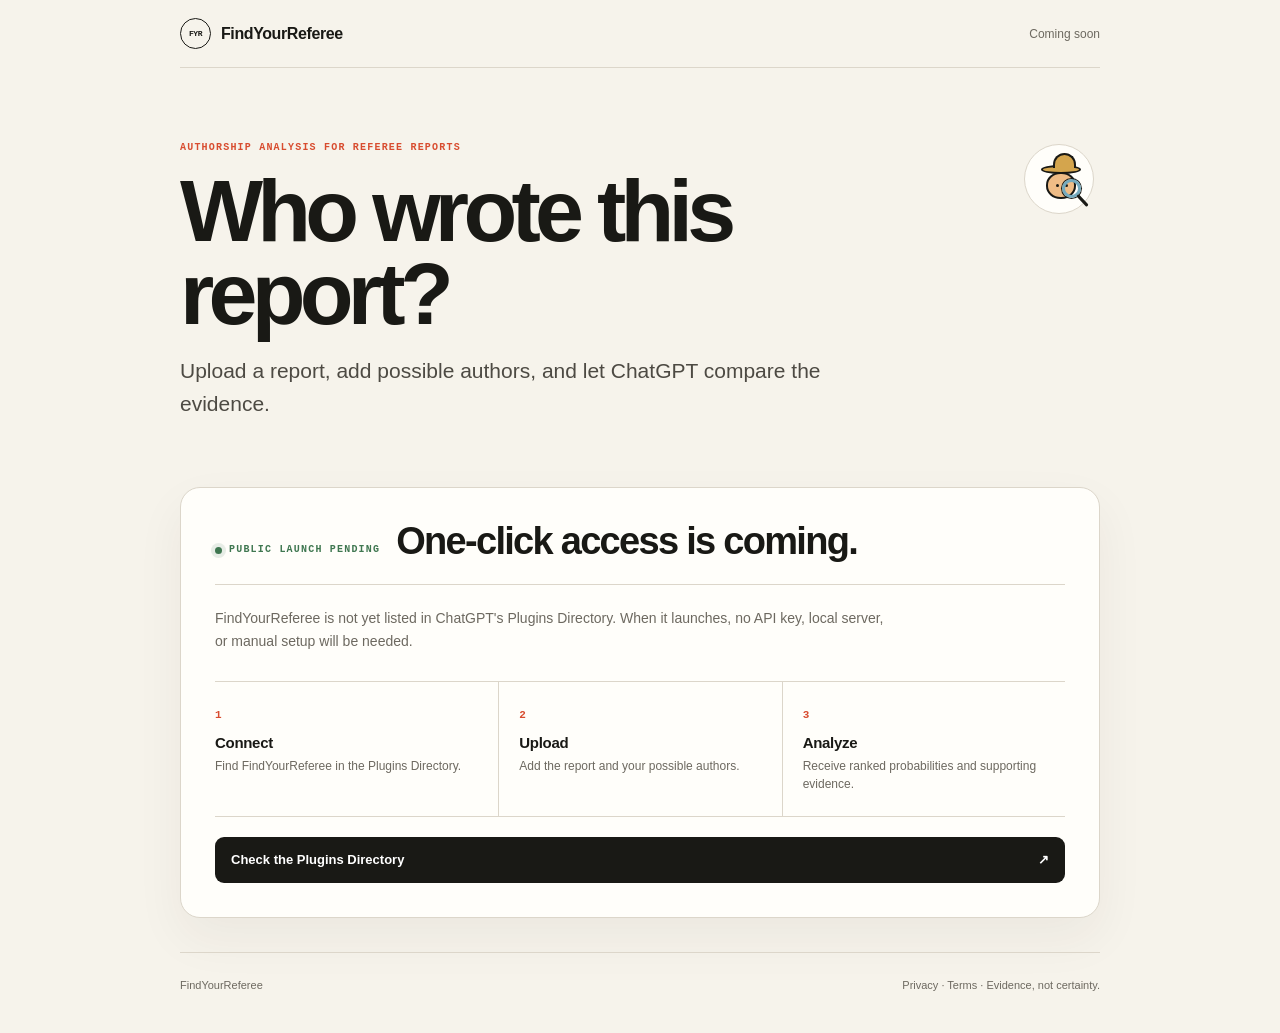
==== commit 254b1a4e: "Simplify public plugin onboarding" ====
--- a/index.html
+++ b/index.html
@@ -11,7 +11,7 @@
 <body>
   <nav class="nav shell">
     <a class="brand" href="#top"><span class="brand-mark">FYR</span>FindYourReferee</a>
-    <span class="nav-note">Public plugin pending</span>
+    <span class="nav-note">Coming soon</span>
   </nav>
 
   <main class="shell" id="top">
@@ -21,67 +21,25 @@
       </button>
       <p class="eyebrow">Authorship analysis for referee reports</p>
       <h1>Who wrote this report?</h1>
-      <p class="lede">The final experience will be one click from the Plugins Directory. Manual setup is only available to eligible developer or workspace-admin accounts.</p>
+      <p class="lede">Upload a report, add possible authors, and let ChatGPT compare the evidence.</p>
     </header>
 
     <section class="setup-card status-card" aria-labelledby="setup-title">
       <div class="card-heading">
-        <span class="pill">Important</span>
-        <h2 id="setup-title">No Apps menu? Stop here.</h2>
+        <span class="pill"><i aria-hidden="true"></i> Public launch pending</span>
+        <h2 id="setup-title">One-click access is coming.</h2>
       </div>
 
-      <div class="status-message">
-        <p>You are not missing a hidden setting. Your current account or role cannot manually add this custom app.</p>
-        <p>A Codex sign-in by itself does not add an Apps section to ChatGPT Settings.</p>
+      <p class="status-message">FindYourReferee is not yet listed in ChatGPT's Plugins Directory. When it launches, no API key, local server, or manual setup will be needed.</p>
+
+      <div class="directory-flow">
+        <article><span>1</span><h3>Connect</h3><p>Find FindYourReferee in the Plugins Directory.</p></article>
+        <article><span>2</span><h3>Upload</h3><p>Add the report and your possible authors.</p></article>
+        <article><span>3</span><h3>Analyze</h3><p>Receive ranked probabilities and supporting evidence.</p></article>
       </div>
 
-      <div class="directory-flow">
-        <span>1</span><p>Open the <strong>Plugins Directory</strong></p>
-        <span>2</span><p>Search for <strong>FindYourReferee</strong></p>
-        <span>3</span><p>Click <strong>Connect</strong></p>
-      </div>
-
-      <a class="primary-button wide" href="https://chatgpt.com/plugins" target="_blank" rel="noreferrer">Open Plugins Directory <span>↗</span></a>
-      <p class="plan-note"><strong>Current status:</strong> FindYourReferee is not listed yet. OpenAI must review and approve it before this one-click route becomes available.</p>
-
-      <details class="manual">
-        <summary>Developer or workspace-admin testing only</summary>
-        <div class="manual-body">
-          <p>If your ChatGPT account does show <strong>Settings → Apps → Create</strong>, create an app named FindYourReferee, choose no authentication, and paste this endpoint:</p>
-          <div class="copy-box">
-            <code id="endpoint">https://find-referee.young-shark-2199.chatgpt.site/mcp</code>
-            <button class="copy-button" type="button" data-copy="endpoint">Copy</button>
-          </div>
-          <p>Click <strong>Scan Tools</strong>, wait for the scan, then click <strong>Create</strong>.</p>
-        </div>
-      </details>
+      <a class="primary-button wide" href="https://chatgpt.com/plugins" target="_blank" rel="noreferrer">Check the Plugins Directory <span>↗</span></a>
     </section>
-
-    <section class="use-card" aria-labelledby="use-title">
-      <div class="card-heading">
-        <span class="pill green">Every analysis</span>
-        <h2 id="use-title">Upload. Add names. Go.</h2>
-      </div>
-
-      <div class="use-grid">
-        <article><span>1</span><h3>Upload the report</h3><p>PDF, TXT, Markdown, or TeX. You may also upload the paper being reviewed.</p></article>
-        <article><span>2</span><h3>Add possible authors</h3><p>One person per line. Leave it empty if you want candidate suggestions.</p></article>
-        <article><span>3</span><h3>Start</h3><p>Paste the request below and send it.</p></article>
-      </div>
-
-      <div class="prompt-box">
-        <div>
-          <span class="prompt-label">Copy this request</span>
-          <p id="prompt">Analyze this referee report. The possible authors are: Name One, Name Two.</p>
-        </div>
-        <button class="copy-button light" type="button" data-copy="prompt">Copy</button>
-      </div>
-    </section>
-
-    <details class="more">
-      <summary>What will I get?</summary>
-      <p>A ranked probability chart, an outside-the-list probability, and a detailed evidence report covering language, recurring errors, terminology, academic fit, metadata, public writing, and uncertainty.</p>
-    </details>
   </main>
 
   <footer class="shell">
--- a/styles.css
+++ b/styles.css
@@ -21,7 +21,7 @@
 .nav-note { color: var(--muted); font-size: 12px; }
 
 .hero { position: relative; padding: 74px 92px 48px 0; }
-.eyebrow, .pill, .prompt-label { margin: 0; color: var(--red); text-transform: uppercase; letter-spacing: .12em; font: 700 10px/1.2 ui-monospace, SFMono-Regular, Consolas, monospace; }
+.eyebrow, .pill { margin: 0; color: var(--red); text-transform: uppercase; letter-spacing: .12em; font: 700 10px/1.2 ui-monospace, SFMono-Regular, Consolas, monospace; }
 h1 { max-width: 760px; margin: 16px 0 20px; font-size: clamp(54px, 9vw, 88px); line-height: .94; letter-spacing: -.065em; font-weight: 620; }
 .lede { max-width: 700px; margin: 0; color: #4d4a43; font-size: clamp(17px, 2.3vw, 21px); line-height: 1.55; }
 
@@ -38,62 +38,22 @@
 .detective .glass::after { content: ""; position: absolute; width: 15px; height: 3px; right: -12px; bottom: -7px; border-radius: 2px; background: var(--ink); transform: rotate(47deg); }
 @keyframes bounce { 50% { transform: translateY(-8px) rotate(-5deg); } }
 
-.setup-card, .use-card { margin-top: 18px; padding: 34px; border: 1px solid var(--line); border-radius: 20px; background: var(--card); box-shadow: 0 20px 50px rgba(47, 40, 28, .055); }
+.setup-card { margin-top: 18px; padding: 34px; border: 1px solid var(--line); border-radius: 20px; background: var(--card); box-shadow: 0 20px 50px rgba(47, 40, 28, .055); }
 .card-heading { display: flex; align-items: baseline; gap: 16px; padding-bottom: 24px; border-bottom: 1px solid var(--line); }
 .card-heading h2 { margin: 0; font-size: clamp(26px, 4vw, 38px); line-height: 1; letter-spacing: -.045em; font-weight: 650; }
-.pill { display: inline-block; color: var(--red); }
-.pill.green { color: var(--green); }
-
-.setup-list { margin: 0; padding: 0; list-style: none; }
-.setup-list li { display: grid; grid-template-columns: 38px 1fr; gap: 14px; padding: 23px 0; border-bottom: 1px solid var(--line); }
-.number { width: 30px; height: 30px; display: grid; place-items: center; border-radius: 50%; background: var(--red); color: white; font: 750 11px/1 ui-monospace, SFMono-Regular, Consolas, monospace; }
-.setup-list strong { display: block; padding-top: 4px; font-size: 15px; }
-.setup-list p { margin: 6px 0 0; color: var(--muted); font-size: 13px; line-height: 1.5; }
-.step-body { min-width: 0; }
-.form-guide { margin-top: 13px; padding: 13px; border-radius: 11px; background: #efebe2; }
-.form-guide > p { margin: 0; padding: 8px 0; display: grid; grid-template-columns: 145px 1fr; gap: 12px; border-bottom: 1px solid var(--line); }
-.form-guide span { color: var(--muted); font-size: 11px; }
-.form-guide b { color: var(--ink); font-size: 12px; }
-.copy-box { margin-top: 13px; padding: 10px 10px 10px 13px; display: grid; grid-template-columns: minmax(0, 1fr) auto; gap: 10px; align-items: center; border-radius: 10px; background: #efebe2; }
-.form-guide .copy-box { margin-top: 0; padding: 10px 0 0; border-radius: 0; }
-.form-guide .copy-box div { min-width: 0; }
-.form-guide .copy-box div > span { display: block; margin-bottom: 5px; }
-.copy-box code { min-width: 0; overflow-wrap: anywhere; color: #45423b; font: 11px/1.45 ui-monospace, SFMono-Regular, Consolas, monospace; user-select: all; }
-.copy-button { border: 0; border-radius: 8px; padding: 9px 12px; background: var(--ink); color: white; cursor: pointer; font-size: 11px; font-weight: 750; }
-.copy-button:hover { background: #33322c; }
+.pill { display: inline-flex; align-items: center; gap: 7px; color: var(--green); }
+.pill i { width: 7px; height: 7px; border-radius: 50%; background: var(--green); box-shadow: 0 0 0 4px rgba(63, 119, 80, .12); }
 .primary-button { min-height: 46px; max-width: 300px; margin-top: 13px; padding: 0 16px; display: flex; align-items: center; justify-content: space-between; border-radius: 9px; background: var(--ink); color: white; font-size: 13px; font-weight: 700; }
 .primary-button:hover { background: #33322c; }
-.plan-note { margin: 17px 0 0; color: var(--muted); font-size: 11px; line-height: 1.55; }
-.plan-note strong { color: var(--ink); }
-.status-message { margin-top: 22px; padding: 18px; border-radius: 12px; background: #f7e9e4; border: 1px solid #ebc8bc; }
-.status-message p { margin: 0; color: #694236; font-size: 13px; line-height: 1.55; }
-.status-message p + p { margin-top: 7px; }
-.directory-flow { margin-top: 20px; display: grid; grid-template-columns: 30px 1fr; gap: 10px 12px; align-items: center; }
-.directory-flow > span { width: 27px; height: 27px; display: grid; place-items: center; border-radius: 50%; background: var(--green); color: white; font: 750 10px/1 ui-monospace, SFMono-Regular, Consolas, monospace; }
-.directory-flow p { margin: 0; font-size: 13px; }
+.status-message { max-width: 670px; margin: 22px 0 0; color: var(--muted); font-size: 14px; line-height: 1.65; }
+.directory-flow { margin-top: 28px; display: grid; grid-template-columns: repeat(3, 1fr); border-top: 1px solid var(--line); border-bottom: 1px solid var(--line); }
+.directory-flow article { padding: 22px 20px 22px 0; }
+.directory-flow article + article { padding-left: 20px; border-left: 1px solid var(--line); }
+.directory-flow article > span { color: var(--red); font: 750 11px/1 ui-monospace, SFMono-Regular, Consolas, monospace; }
+.directory-flow h3 { margin: 12px 0 6px; font-size: 15px; letter-spacing: -.02em; }
+.directory-flow p { margin: 0; color: var(--muted); font-size: 12px; line-height: 1.55; }
 .primary-button.wide { max-width: none; margin-top: 20px; }
-.manual { margin-top: 20px; padding-top: 18px; border-top: 1px solid var(--line); }
-.manual summary { cursor: pointer; color: var(--muted); font-size: 12px; font-weight: 700; }
-.manual-body { padding: 14px 0 0; }
-.manual-body p { margin: 0; color: var(--muted); font-size: 12px; line-height: 1.6; }
-.manual-body p + p { margin-top: 12px; }
-.manual-body .copy-box { margin: 12px 0; }
-
-.use-card { margin-top: 22px; }
-.use-grid { display: grid; grid-template-columns: repeat(3, 1fr); gap: 0; }
-.use-grid article { padding: 24px 22px 22px 0; }
-.use-grid article + article { padding-left: 22px; border-left: 1px solid var(--line); }
-.use-grid article > span { color: var(--red); font: 750 11px/1 ui-monospace, SFMono-Regular, Consolas, monospace; }
-.use-grid h3 { margin: 14px 0 7px; font-size: 16px; letter-spacing: -.02em; }
-.use-grid p { margin: 0; color: var(--muted); font-size: 12px; line-height: 1.55; }
-.prompt-box { padding: 18px; display: grid; grid-template-columns: minmax(0, 1fr) auto; gap: 18px; align-items: center; border-radius: 12px; background: var(--ink); color: white; }
-.prompt-label { color: #beb9af; }
-.prompt-box p { margin: 7px 0 0; color: #f1eee8; font-size: 13px; line-height: 1.5; }
-.copy-button.light { background: white; color: var(--ink); }
-.more { margin-top: 22px; padding: 22px 4px; border-top: 1px solid var(--line); border-bottom: 1px solid var(--line); }
-.more summary { cursor: pointer; font-size: 13px; font-weight: 700; }
-.more p { max-width: 760px; margin: 15px 0 0; color: var(--muted); font-size: 12px; line-height: 1.65; }
-footer { padding: 26px 0 42px; display: flex; justify-content: space-between; gap: 18px; color: var(--muted); font-size: 11px; }
+footer { margin-top: 34px; padding: 26px 0 42px; display: flex; justify-content: space-between; gap: 18px; border-top: 1px solid var(--line); color: var(--muted); font-size: 11px; }
 
 .legal { max-width: 820px; padding: 70px 0 110px; }
 .legal-back { display: inline-block; margin-bottom: 70px; border-bottom: 1px solid var(--ink); font-size: 13px; }
@@ -110,15 +70,12 @@
   .hero { padding: 54px 0 36px; }
   .detective { position: relative; top: auto; right: auto; float: right; margin: -2px 0 8px 16px; width: 62px; height: 62px; transform: scale(.9); }
   h1 { clear: both; }
-  .setup-card, .use-card { padding: 24px 18px; border-radius: 15px; }
+  .setup-card { padding: 24px 18px; border-radius: 15px; }
   .card-heading { display: block; }
   .card-heading h2 { margin-top: 9px; }
-  .use-grid { grid-template-columns: 1fr; }
-  .use-grid article { padding: 20px 0; }
-  .use-grid article + article { padding-left: 0; border-left: 0; border-top: 1px solid var(--line); }
-  .prompt-box { grid-template-columns: 1fr; }
-  .form-guide > p { grid-template-columns: 1fr; gap: 4px; }
-  .copy-button.light { justify-self: start; }
+  .directory-flow { grid-template-columns: 1fr; }
+  .directory-flow article { padding: 18px 0; }
+  .directory-flow article + article { padding-left: 0; border-left: 0; border-top: 1px solid var(--line); }
   footer { flex-direction: column; }
   .legal section { grid-template-columns: 1fr; gap: 10px; }
 }
